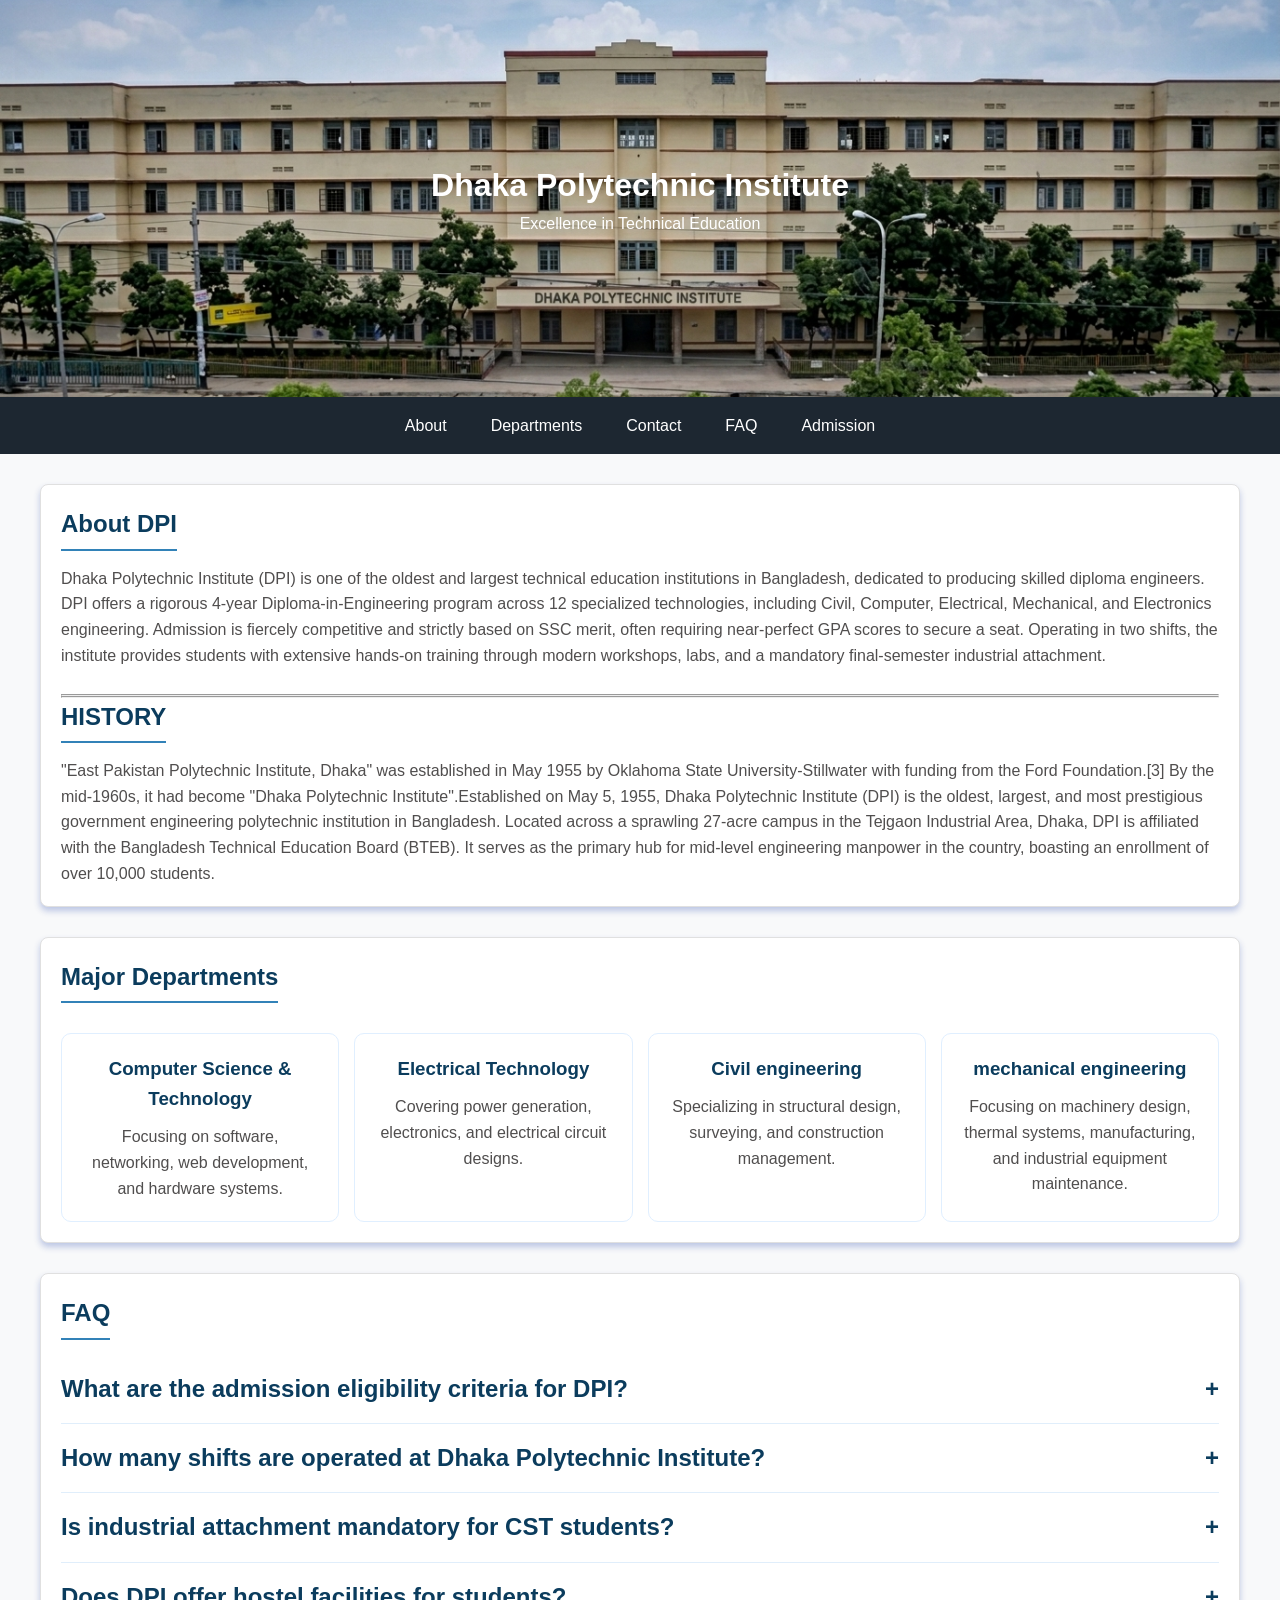
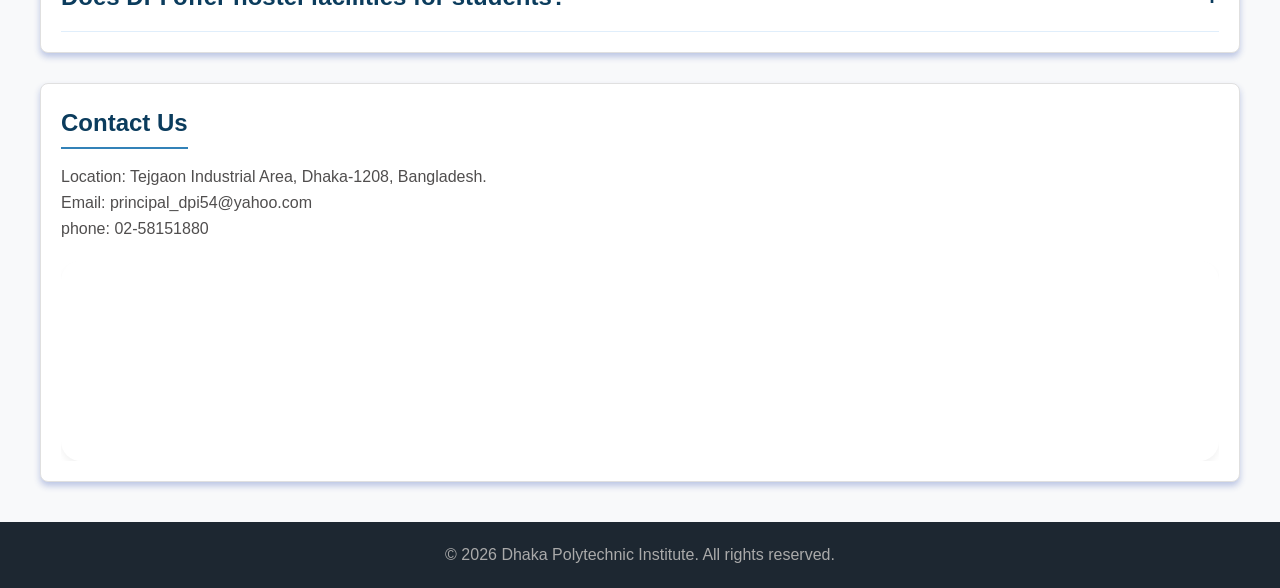
==== cw.html @ a4bd33f3 "updated" ====
<!DOCTYPE html>
<html lang="en">
<head>
  <meta charset="UTF-8">
  <meta name="viewport" content="width=device-width, initial-scale=1.0">
  <link rel="shortcut icon" href="" type="image/x-icon">
  <link rel="shortcut icon" href="https://media.licdn.com/dms/image/v2/C510BAQHC_FnN9Ba3Hw/company-logo_200_200/company-logo_200_200/0/1630580218018?e=2147483647&v=beta&t=8FerKnUdZEywUp07vM2MBpT9RhW6VfWYlpCFQYePApc" type="image/x-icon">
  <title>Dhaka Polytechnic Institute</title>
  <link rel="stylesheet" href="cw.css">
</head>
<body>

  <header>

    <div class="header-text">
      <h1>Dhaka Polytechnic Institute</h1>
      <p>Excellence in Technical Education</p>
    </div>

  </header>

  <nav>
    <a href="#about">About</a>
    <a href="#m-departments">Departments</a>
    <a href="#contact">Contact</a>
    <a href="#faq">FAQ</a>
    <a href="https://admission.dpi.ac/">Admission</a>
  </nav>

<main>

    <section id="about">
      <h2>About DPI</h2>
      <p>Dhaka Polytechnic Institute (DPI) is one of the oldest and largest technical education institutions in Bangladesh, dedicated to producing skilled diploma engineers. DPI offers a rigorous 4-year Diploma-in-Engineering program across 12 specialized technologies, including Civil, Computer, Electrical, Mechanical, and Electronics engineering. Admission is fiercely competitive and strictly based on SSC merit, often requiring near-perfect GPA scores to secure a seat. Operating in two shifts, the institute provides students with extensive hands-on training through modern workshops, labs, and a mandatory final-semester industrial attachment.</p><br><hr><hr>

      <h2>HISTORY</h2>
      <p>"East Pakistan Polytechnic Institute, Dhaka" was established in May 1955 by Oklahoma State University-Stillwater with funding from the Ford Foundation.[3] By the mid-1960s, it had become "Dhaka Polytechnic Institute".Established on May 5, 1955, Dhaka Polytechnic Institute (DPI) is the oldest, largest, and most prestigious government engineering polytechnic institution in Bangladesh. Located across a sprawling 27-acre campus in the Tejgaon Industrial Area, Dhaka, DPI is affiliated with the Bangladesh Technical Education Board (BTEB). It serves as the primary hub for mid-level engineering manpower in the country, boasting an enrollment of over 10,000 students.</p>
    </section>

<!-- Departments Section -->
    <section id="m-departments">
      <h2>Major Departments</h2>
      <div id="departments">
        <div class="card">
            <h3>Computer Science & Technology</h3>
            <p>Focusing on software, networking, web development, and hardware systems.</p>
        </div>
        <div class="card">
            <h3>Electrical Technology</h3>
            <p>Covering power generation, electronics, and electrical circuit designs.</p>
        </div>
        <div class="card">
            <h3>Civil engineering</h3>
            <p>Specializing in structural design, surveying, and construction management.</p>
        </div>
        <div class="card">
            <h3>mechanical engineering</h3>
            <p>Focusing on machinery design, thermal systems, manufacturing, and industrial equipment maintenance.</p>
        </div>
      </div>
    </section>
    
<!-- FAQ Section -->
<section id="faq">
  <h2>FAQ</h2>

    <details>
      <summary>What are the admission eligibility criteria for DPI?</summary>
      <p>Applicants must have passed the SSC or equivalent examination with a minimum GPA requirement set by the Bangladesh Technical Education Board (BTEB).</p>
    </details>

    <details>
      <summary>How many shifts are operated at Dhaka Polytechnic Institute?</summary>
      <p>DPI operates in two shifts: the 1st Shift (morning) and the 2nd Shift (afternoon) offering diploma courses across multiple engineering departments.</p>
    </details>

    <details>
      <summary>Is industrial attachment mandatory for CST students?</summary>
      <p>Yes, completing a mandatory industrial attachment training program in the final semester is required to receive the Diploma-in-Engineering degree.</p>
    </details>

    <details>
     <summary>Does DPI offer hostel facilities for students?</summary>
     <p>Yes, DPI provides separate residential hostel accommodation for both male and female students based on application merit.</p>
    </details>
</section>

<!-- Contact Section -->
    <section id="contact">
      <h2>Contact Us</h2>
      <p>Location: Tejgaon Industrial Area, Dhaka-1208, Bangladesh.</p>
      <p>Email: principal_dpi54@yahoo.com</p>
      <p>phone: 02-58151880</p>
    
      <div id="map-container">
        <iframe src="https://www.google.com/maps/embed?pb=!1m18!1m12!1m3!1d1291.0638025779554!2d90.39898479000138!3d23.75879237782067!2m3!1f0!2f0!3f0!3m2!1i1024!2i768!4f13.1!3m3!1m2!1s0x3755b9611da94867%3A0x62ef50cae9649658!2sDhaka%20Govt.%20Polytechnic%20Institute!5e0!3m2!1sen!2sbd!4v1792067082686!5m2!1sen!2sbd" width="100%" height="200" style="border:0;" allowfullscreen="" loading="lazy" referrerpolicy="strict-origin-when-cross-origin"></iframe></iframe>
      </div>
    </section>

</main>

    <footer>
      <p>&copy; 2026 Dhaka Polytechnic Institute. All rights reserved.</p>
    </footer>

</body>
</html>
---- cw.css ----
html{
  scroll-behavior: smooth;
}

* {
  margin: 0;
  padding: 0;
  box-sizing: border-box;
  font-family:'Segoe UI', Tahoma, Geneva, Verdana, sans-serif;
}

body {
  background-color: #f8f9fa;
  color: #504e4e;
  line-height: 1.6;
}

/* HEADER */
header {
  background-color: #0b3c5d;
  color: #ffffff;
  padding: 10rem 5rem;
  text-align: center;
  background-image: url('DPI.jpg');
  background-size: cover;
  background-repeat: no-repeat;
  background-position: center;
  width: 100%;
  max-width: auto;
}

/* Navigation */
nav {
  background-color: #1d2731;
  display: flex;
  justify-content: center;
  gap: 20px;
  padding: 10px;
  position: sticky;
  top: 0;
  z-index: 1000;
}

/* navigation items */
nav a {
  color: #fff;
  font-weight: 500;
  padding: 6px 12px;
  border-radius: 4px;
  text-decoration: none;
}

nav a:hover {
  background-color: #3282b8;
}

/* for all section */
section {
  scroll-margin-top: 50px;
  max-width: 1200px;
  margin: 30px auto;
  padding: 20px;
  background-color: #fff;
  border-radius: 8px;
  border: 1px solid #e0e0e0;
  box-shadow: 0 4px 6px rgba(184, 194, 226, 0.938);
}

/* for all h2 */
h2 {
  color: #0b3c5d;
  margin-bottom: 15px;
  border-bottom: 2px solid #3282b8;
  display: inline-block;
  padding-bottom: 5px;
}

/* department section */
#departments div {
  margin-top: 15px;
  text-align: center;
}

#departments.h2 {
  grid-column: span 4;
}

#departments{
  display:grid;
  grid-template-columns:repeat(4, 1fr);
  gap: 15px;
}

/* for cards */
.card{
  border: 1px solid #e0efff;
  padding: 20px;
  border-radius: 10px;
}

.card h3 {
  color: #0b3c5d;
  margin-bottom: 10px;
}

.card:hover{
  transform: translateY(-4px);
  box-shadow: 0 5px 10px rgba(0, 0, 0, 0.1);
  transition: 0.3s ease;
}

/* FAQ Section */
#faq details{
  padding: 15px 0;
  cursor: pointer;
  border-bottom: 1px solid #e0eefb;
}

#faq summary{
font-weight: 600;
font-size:x-large;
color: #0b3c5d;
display: flex;
justify-content:space-between;
}

#faq summary::after{
  content: "+";
  color: #0b3c5d;
}

#faq details[open] summary::after{
  content: "—";
}

/* contact section */
#contact{
  overflow: hidden;
}

#map-container{
  margin-top: 20px;
  width: 100%;
  overflow: hidden;
}

iframe{
  width: 100%;
  border-radius: 20px;
  box-shadow: 0 4px 6px rgba(0, 0, 0, 0.05);
  display: block;
}

/* Footer */
footer {
  text-align: center;
  padding: 20px;
  background-color: #1d2731;
  color: #aaa;
  margin-top: 40px;
}
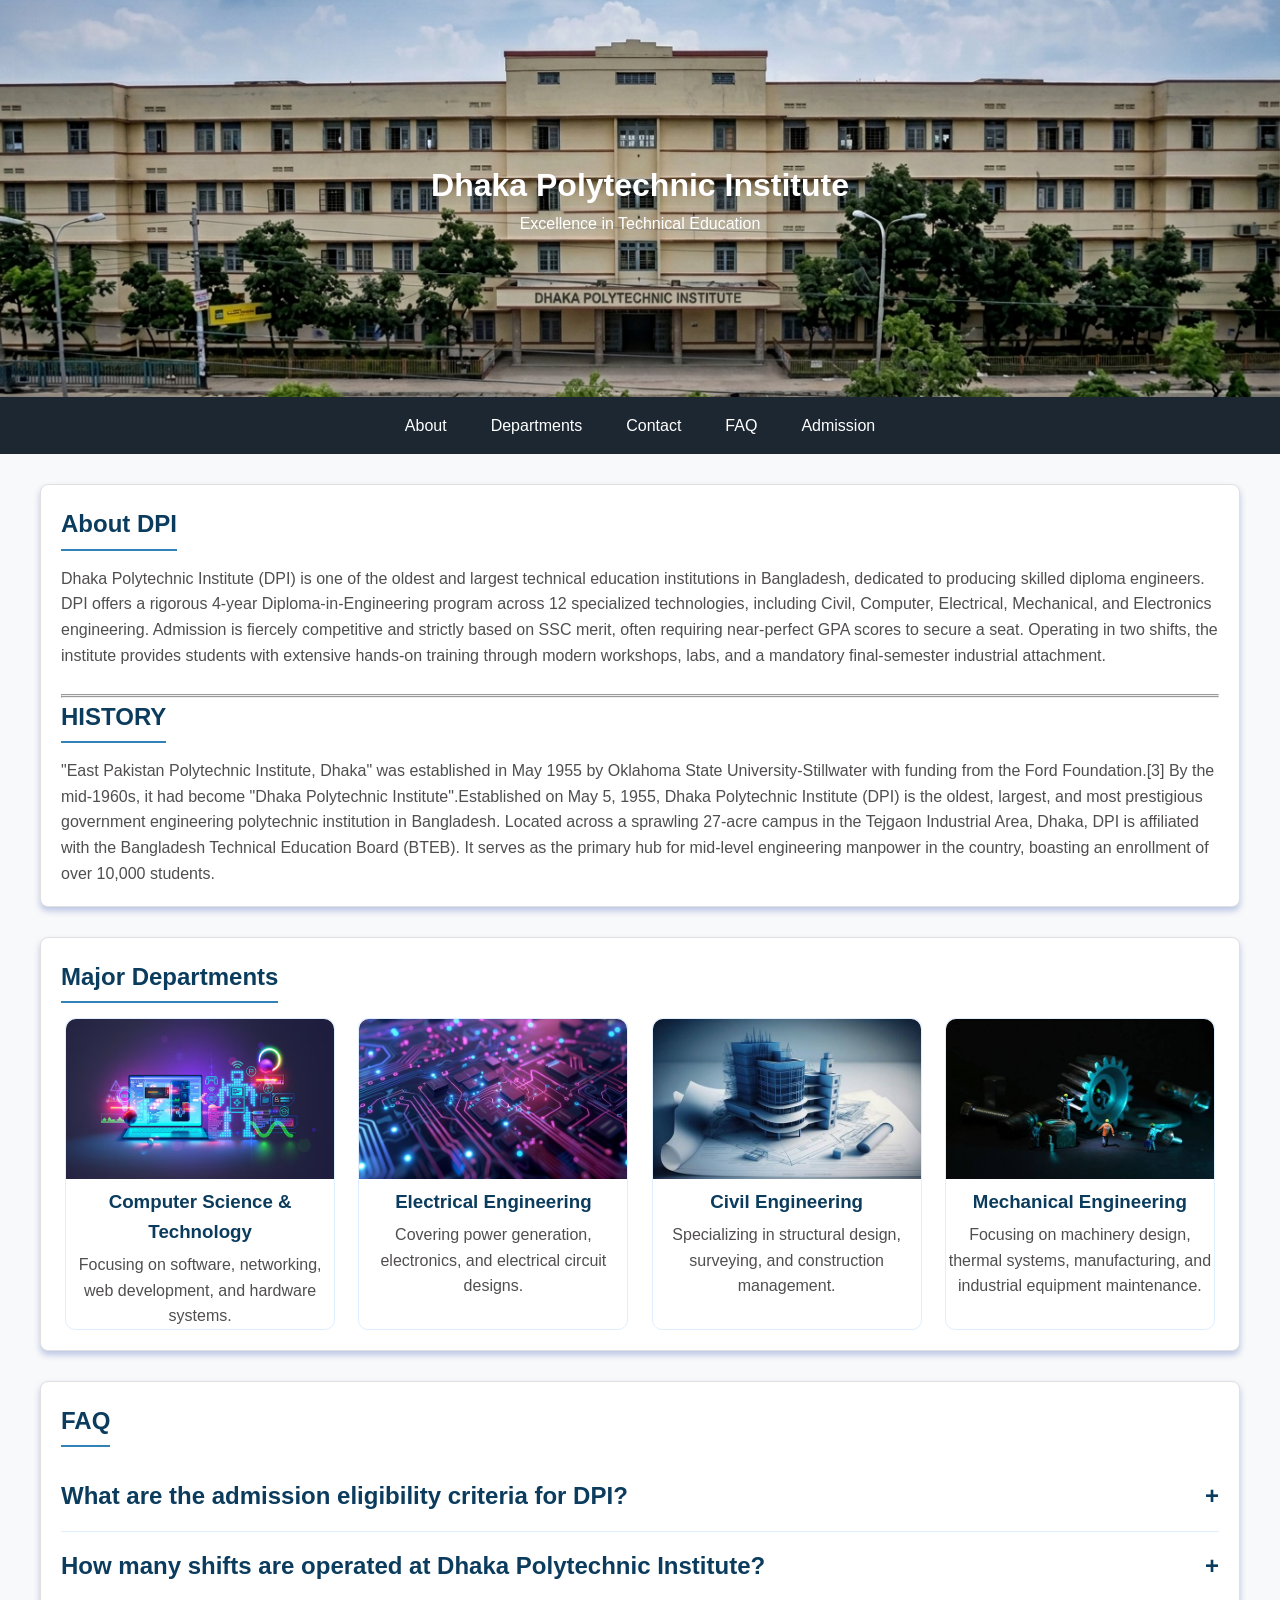
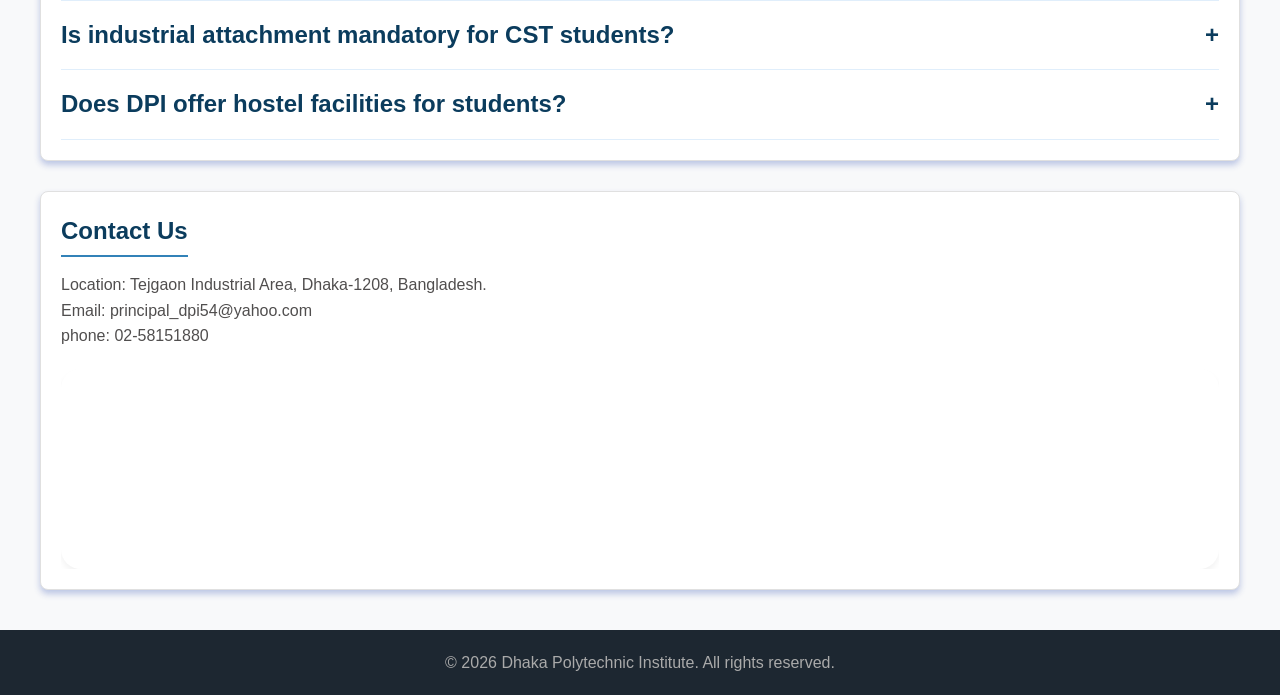
==== commit 13fb2051: "department cards updated" ====
--- a/cw.html
+++ b/cw.html
@@ -3,7 +3,6 @@
 <head>
   <meta charset="UTF-8">
   <meta name="viewport" content="width=device-width, initial-scale=1.0">
-  <link rel="shortcut icon" href="" type="image/x-icon">
   <link rel="shortcut icon" href="https://media.licdn.com/dms/image/v2/C510BAQHC_FnN9Ba3Hw/company-logo_200_200/company-logo_200_200/0/1630580218018?e=2147483647&v=beta&t=8FerKnUdZEywUp07vM2MBpT9RhW6VfWYlpCFQYePApc" type="image/x-icon">
   <title>Dhaka Polytechnic Institute</title>
   <link rel="stylesheet" href="cw.css">
@@ -40,21 +39,25 @@
 <!-- Departments Section -->
     <section id="m-departments">
       <h2>Major Departments</h2>
-      <div id="departments">
+      <div id="department">
         <div class="card">
-            <h3>Computer Science & Technology</h3>
+            <img src="computer.jpg" alt="">
+            <h3><a href="https://dhaka.polytech.gov.bd/pages/static-pages/691c1e1181fc96cef9e656b9#">Computer Science & Technology</h3></a> 
             <p>Focusing on software, networking, web development, and hardware systems.</p>
         </div>
         <div class="card">
-            <h3>Electrical Technology</h3>
+          <img src="elctrical.jpg" alt="">
+            <h3><a href="https://dhaka.polytech.gov.bd/pages/static-pages/691c1e1881fc96cef9e65a3f">Electrical Engineering</h3></a>
             <p>Covering power generation, electronics, and electrical circuit designs.</p>
         </div>
         <div class="card">
-            <h3>Civil engineering</h3>
+          <img src="civil.jpg" alt="">
+            <h3><a href="https://dhaka.polytech.gov.bd/pages/static-pages/691c1e1c81fc96cef9e65ba3#">Civil Engineering</h3></a>
             <p>Specializing in structural design, surveying, and construction management.</p>
         </div>
         <div class="card">
-            <h3>mechanical engineering</h3>
+          <img src="mechanical.jpg" alt="">
+            <h3><a href="https://dhaka.polytech.gov.bd/pages/static-pages/691c1e1f81fc96cef9e65d25">Mechanical Engineering</h3></a>
             <p>Focusing on machinery design, thermal systems, manufacturing, and industrial equipment maintenance.</p>
         </div>
       </div>
--- a/cw.css
+++ b/cw.css
@@ -7,6 +7,7 @@
   padding: 0;
   box-sizing: border-box;
   font-family:'Segoe UI', Tahoma, Geneva, Verdana, sans-serif;
+  width: auto;
 }
 
 body {
@@ -34,11 +35,12 @@
   background-color: #1d2731;
   display: flex;
   justify-content: center;
+  flex-wrap: wrap;
   gap: 20px;
   padding: 10px;
   position: sticky;
   top: 0;
-  z-index: 1000;
+  z-index: 4;
 }
 
 /* navigation items */
@@ -56,6 +58,7 @@
 
 /* for all section */
 section {
+  width: 0 auto;
   scroll-margin-top: 50px;
   max-width: 1200px;
   margin: 30px auto;
@@ -76,31 +79,43 @@
 }
 
 /* department section */
-#departments div {
-  margin-top: 15px;
-  text-align: center;
-}
-
-#departments.h2 {
-  grid-column: span 4;
-}
-
-#departments{
-  display:grid;
-  grid-template-columns:repeat(4, 1fr);
+#department{
+  display: flex;
   gap: 15px;
+  flex-wrap: wrap;
 }
 
 /* for cards */
-.card{
+.card img{
+  width: 100%;
+  border-radius: 10px 10px 0 0;
+  height: 160px;
+}
+
+.card {
+  margin-top: 15px;
+  text-align: center;
   border: 1px solid #e0efff;
-  padding: 20px;
   border-radius: 10px;
+  max-width: 270px;
+  margin: 0 auto;
 }
 
 .card h3 {
   color: #0b3c5d;
-  margin-bottom: 10px;
+  margin-bottom: 5px;
+}
+
+.card h3:hover{
+  text-decoration: underline;
+  transform: translateY(-1px) ;
+  transition: 0.2s ease;
+  cursor: pointer;
+}
+
+.card h3 a{
+  color: inherit;
+  text-decoration: none;
 }
 
 .card:hover{
